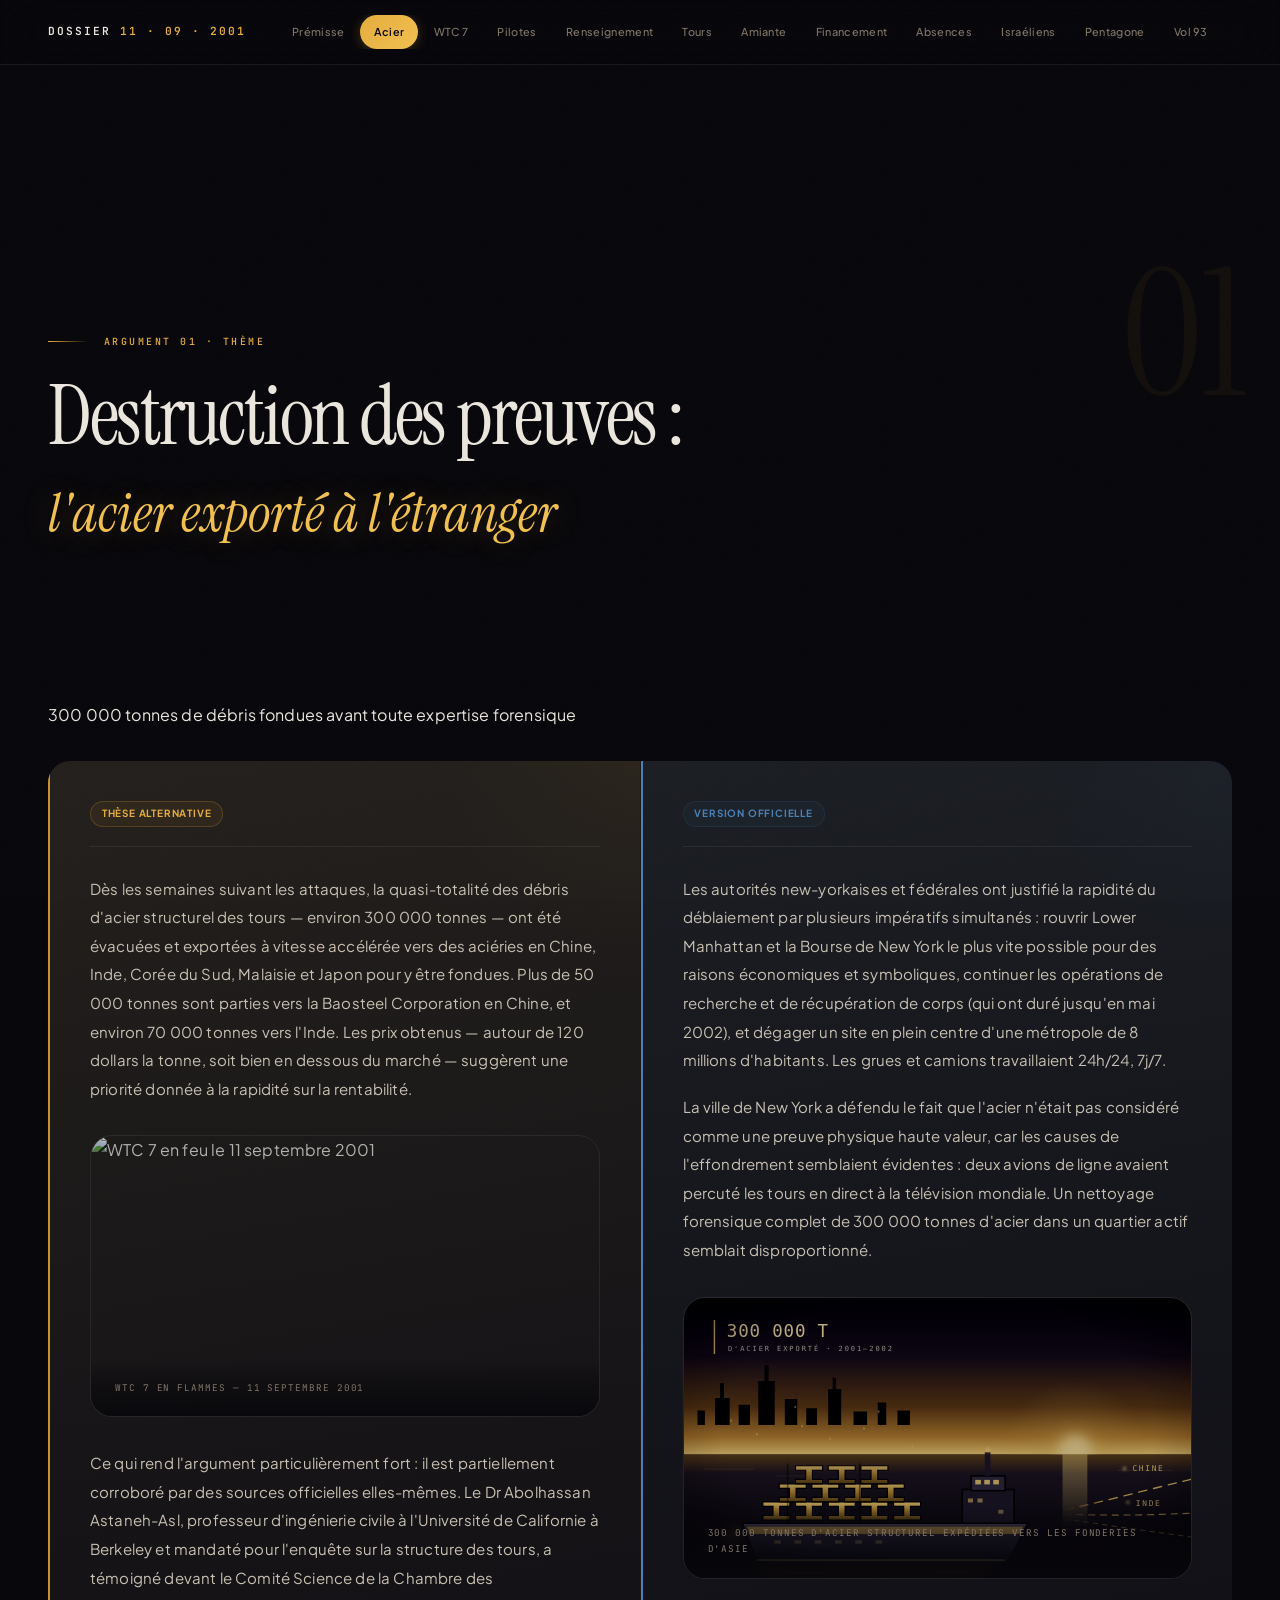
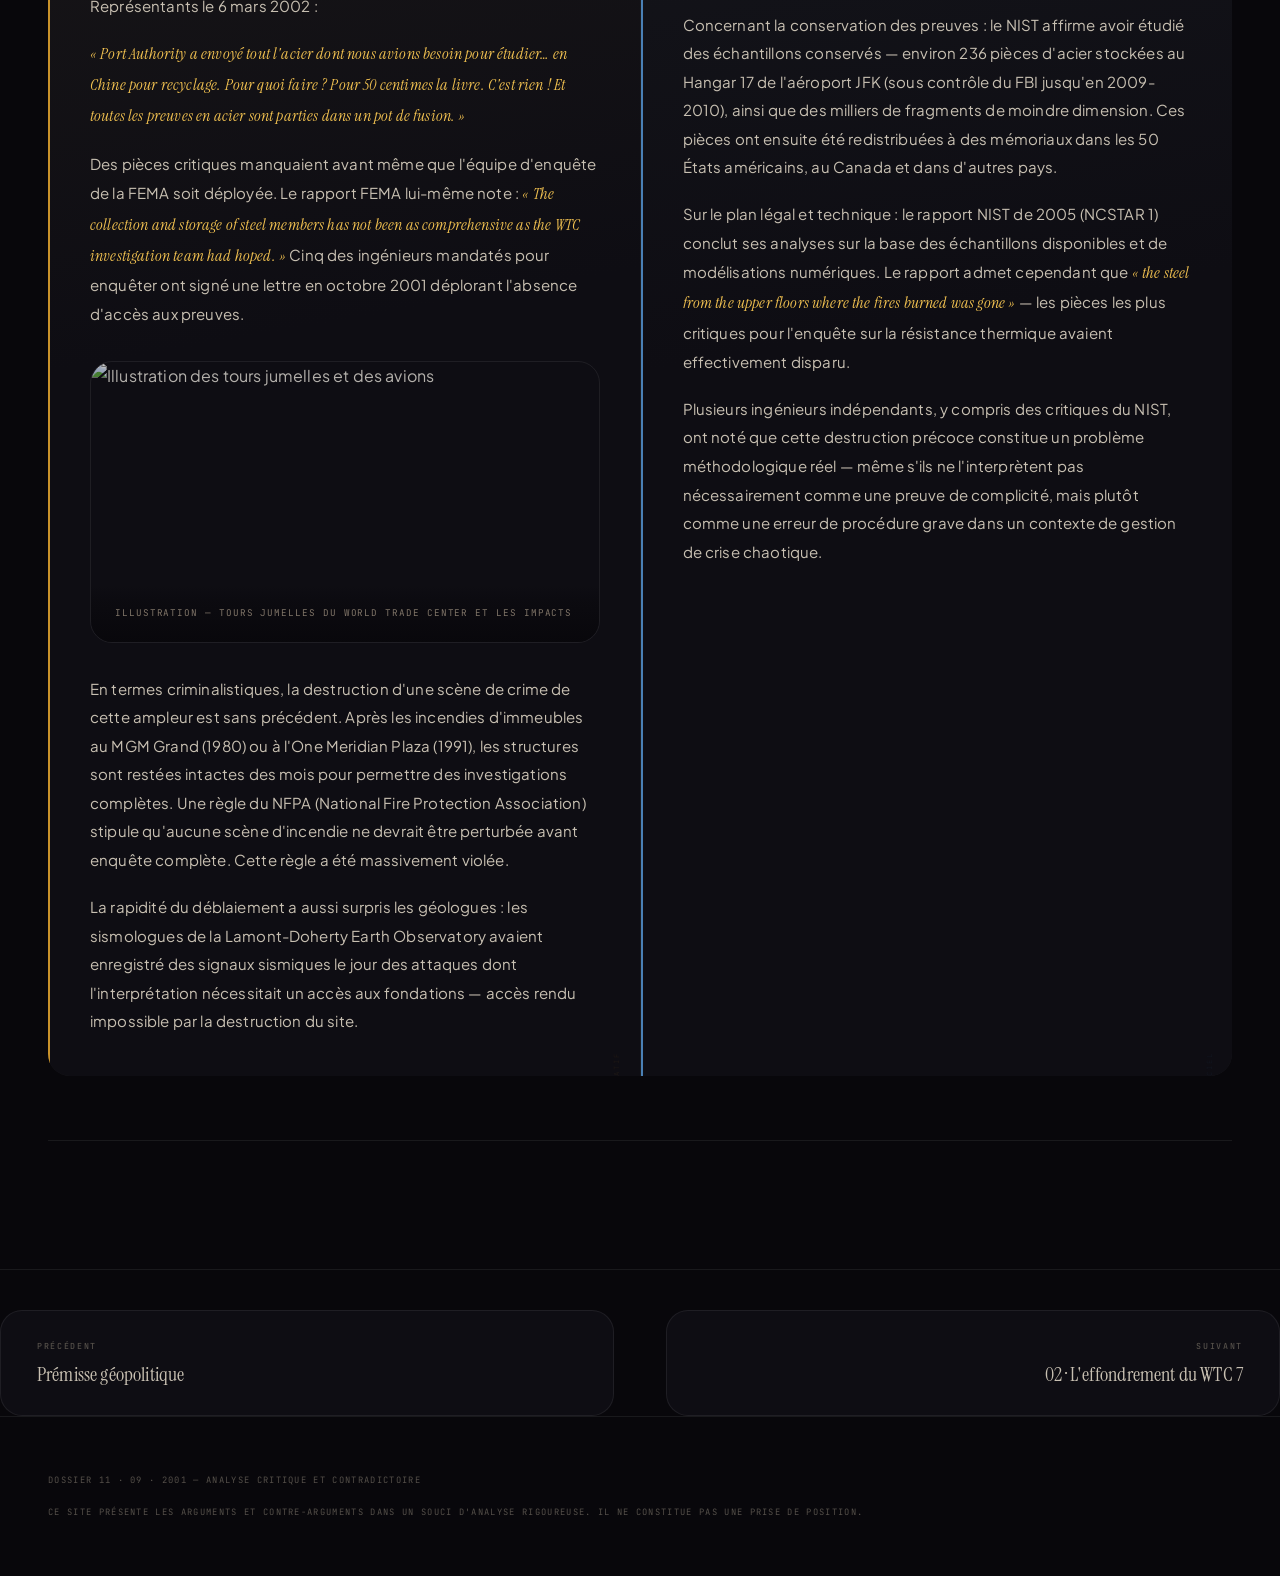
==== index.html/acier.html @ e5a1b58c "Fix image acier + couleur des étiquettes de sources - Remplace la photo distante cassée de la page «" ====
<!DOCTYPE html>
<html lang="fr">
<head>
<meta charset="UTF-8">
<meta name="viewport" content="width=device-width, initial-scale=1.0">
<title>Destruction des preuves : l'acier exporté — Dossier 11·09</title>
<link rel="stylesheet" href="style.css">
</head>
<body>
<div class="progress-bar" id="progressBar"></div>

<header>
  <div class="header-inner">
    <a href="index.html" class="site-logo">Dossier <span>11 · 09 · 2001</span></a>
    <nav>
      <a href="premisse.html">Prémisse</a>
      <a href="acier.html" class="active">Acier</a>
      <a href="wtc7.html">WTC 7</a>
      <a href="pilotes.html">Pilotes</a>
      <a href="renseignement.html">Renseignement</a>
      <a href="tours.html">Tours</a>
      <a href="amiante.html">Amiante</a>
      <a href="financement.html">Financement</a>
      <a href="absences.html">Absences</a>
      <a href="israeliens.html">Israéliens</a>
      <a href="pentagon.html">Pentagone</a>
      <a href="vol93.html">Vol 93</a>
      <a href="ecole.html">École</a>
      <a href="sources.html">Sources</a>
    </nav>
  </div>
</header>

<div class="page-hero">
  <div class="page-hero-bg" style="background-image:url('https://images.unsplash.com/photo-1558618666-fcd25c85f82e?w=1200&q=80')"></div>
  <div class="page-hero-overlay"></div>
  <div class="page-hero-num">01</div>
  <div class="page-hero-content">
    <div class="hero-eyebrow">Argument 01 · Thème</div>
    <h1>Destruction des preuves :<em>l'acier exporté à l'étranger</em></h1>
  </div>
</div>

<div class="page-content">

  <div class="argument-card">
    <div class="arg-title">
      300 000 tonnes de débris fondues avant toute expertise forensique
    </div>
    <div class="arg-body visible">
      <div class="arg-grid">
        <div class="col col-alt">
          <div class="col-header"><span class="badge badge-alt">Thèse alternative</span></div>
          <p>Dès les semaines suivant les attaques, la quasi-totalité des débris d'acier structurel des tours — environ 300 000 tonnes — ont été évacuées et exportées à vitesse accélérée vers des aciéries en Chine, Inde, Corée du Sud, Malaisie et Japon pour y être fondues. Plus de 50 000 tonnes sont parties vers la Baosteel Corporation en Chine, et environ 70 000 tonnes vers l'Inde. Les prix obtenus — autour de 120 dollars la tonne, soit bien en dessous du marché — suggèrent une priorité donnée à la rapidité sur la rentabilité.</p>

          <figure class="content-image fade-in">
            <img src="world7.webp" alt="WTC 7 en feu le 11 septembre 2001">
            <figcaption>WTC 7 en flammes — 11 septembre 2001</figcaption>
          </figure>

          <p>Ce qui rend l'argument particulièrement fort : il est partiellement corroboré par des sources officielles elles-mêmes. Le Dr Abolhassan Astaneh-Asl, professeur d'ingénierie civile à l'Université de Californie à Berkeley et mandaté pour l'enquête sur la structure des tours, a témoigné devant le Comité Science de la Chambre des Représentants le 6 mars 2002 :</p>
          <p><em>« Port Authority a envoyé tout l'acier dont nous avions besoin pour étudier… en Chine pour recyclage. Pour quoi faire ? Pour 50 centimes la livre. C'est rien ! Et toutes les preuves en acier sont parties dans un pot de fusion. »</em></p>
          <p>Des pièces critiques manquaient avant même que l'équipe d'enquête de la FEMA soit déployée. Le rapport FEMA lui-même note : <em>« The collection and storage of steel members has not been as comprehensive as the WTC investigation team had hoped. »</em> Cinq des ingénieurs mandatés pour enquêter ont signé une lettre en octobre 2001 déplorant l'absence d'accès aux preuves.</p>

          <figure class="content-image fade-in">
            <img src="avion.webp" alt="Illustration des tours jumelles et des avions">
            <figcaption>Illustration — Tours jumelles du World Trade Center et les impacts</figcaption>
          </figure>

          <p>En termes criminalistiques, la destruction d'une scène de crime de cette ampleur est sans précédent. Après les incendies d'immeubles au MGM Grand (1980) ou à l'One Meridian Plaza (1991), les structures sont restées intactes des mois pour permettre des investigations complètes. Une règle du NFPA (National Fire Protection Association) stipule qu'aucune scène d'incendie ne devrait être perturbée avant enquête complète. Cette règle a été massivement violée.</p>
          <p>La rapidité du déblaiement a aussi surpris les géologues : les sismologues de la Lamont-Doherty Earth Observatory avaient enregistré des signaux sismiques le jour des attaques dont l'interprétation nécessitait un accès aux fondations — accès rendu impossible par la destruction du site.</p>
        </div>
        <div class="col col-off">
          <div class="col-header"><span class="badge badge-off">Version officielle</span></div>
          <p>Les autorités new-yorkaises et fédérales ont justifié la rapidité du déblaiement par plusieurs impératifs simultanés : rouvrir Lower Manhattan et la Bourse de New York le plus vite possible pour des raisons économiques et symboliques, continuer les opérations de recherche et de récupération de corps (qui ont duré jusqu'en mai 2002), et dégager un site en plein centre d'une métropole de 8 millions d'habitants. Les grues et camions travaillaient 24h/24, 7j/7.</p>
          <p>La ville de New York a défendu le fait que l'acier n'était pas considéré comme une preuve physique haute valeur, car les causes de l'effondrement semblaient évidentes : deux avions de ligne avaient percuté les tours en direct à la télévision mondiale. Un nettoyage forensique complet de 300 000 tonnes d'acier dans un quartier actif semblait disproportionné.</p>

          <figure class="content-image fade-in">
            <img src="acier-export.svg" alt="Cargo chargé de poutres d'acier quittant New York vers les aciéries d'Asie">
            <figcaption>300 000 tonnes d'acier structurel expédiées vers les fonderies d'Asie</figcaption>
          </figure>

          <p>Concernant la conservation des preuves : le NIST affirme avoir étudié des échantillons conservés — environ 236 pièces d'acier stockées au Hangar 17 de l'aéroport JFK (sous contrôle du FBI jusqu'en 2009-2010), ainsi que des milliers de fragments de moindre dimension. Ces pièces ont ensuite été redistribuées à des mémoriaux dans les 50 États américains, au Canada et dans d'autres pays.</p>
          <p>Sur le plan légal et technique : le rapport NIST de 2005 (NCSTAR 1) conclut ses analyses sur la base des échantillons disponibles et de modélisations numériques. Le rapport admet cependant que <em>« the steel from the upper floors where the fires burned was gone »</em> — les pièces les plus critiques pour l'enquête sur la résistance thermique avaient effectivement disparu.</p>
          <p>Plusieurs ingénieurs indépendants, y compris des critiques du NIST, ont noté que cette destruction précoce constitue un problème méthodologique réel — même s'ils ne l'interprètent pas nécessairement comme une preuve de complicité, mais plutôt comme une erreur de procédure grave dans un contexte de gestion de crise chaotique.</p>
        </div>
      </div>
    </div>
  </div>

</div>

<div class="page-nav">
  <a href="premisse.html" class="page-nav-prev">
    <span class="page-nav-label">Précédent</span>
    <span class="page-nav-title">Prémisse géopolitique</span>
  </a>
  <a href="wtc7.html" class="page-nav-next">
    <span class="page-nav-label">Suivant</span>
    <span class="page-nav-title">02 · L'effondrement du WTC 7</span>
  </a>
</div>

<footer>
  <div class="footer-inner">
    <p>Dossier 11 · 09 · 2001 — Analyse critique et contradictoire</p>
    <p class="footer-note">Ce site présente les arguments et contre-arguments dans un souci d'analyse rigoureuse. Il ne constitue pas une prise de position.</p>
  </div>
</footer>

<script>
window.addEventListener('scroll', () => {
  const doc = document.documentElement;
  const pct = (doc.scrollTop || document.body.scrollTop) / (doc.scrollHeight - doc.clientHeight) * 100;
  document.getElementById('progressBar').style.width = pct + '%';
});
const observer = new IntersectionObserver((entries) => {
  entries.forEach((entry) => {
    if (entry.isIntersecting) { entry.target.classList.add('visible'); observer.unobserve(entry.target); }
  });
}, { threshold: 0.1 });
document.querySelectorAll('.fade-in').forEach(el => observer.observe(el));
// Toggle for accordion cards
function toggle(el) {
  const body = el.nextElementSibling;
  const isOpen = body.classList.contains('visible');
  body.classList.toggle('visible', !isOpen);
  el.classList.toggle('open', !isOpen);
}
</script>
</body>
</html>
---- index.html/style.css ----
/* ══════════════════════════════════════════════
   DOSSIER 11·09 — ULTIMATE DARK EDITION
   Premium dark with warm gold accents
   ══════════════════════════════════════════════ */

@import url('https://fonts.googleapis.com/css2?family=Instrument+Serif:ital@0;1&family=JetBrains+Mono:wght@300;400;500;600&family=Plus+Jakarta+Sans:wght@300;400;500;600;700;800&display=swap');

:root {
  --void:          #08070b;
  --surface:       #0e0d13;
  --surface2:      #15131c;
  --surface3:      #1d1a26;
  --surface-glass:  rgba(12,11,16,0.80);

  --amber:         #c9922a;
  --amber-bright:  #e5ac3e;
  --amber-hot:     #f0c050;
  --amber-pale:    rgba(201,146,42,0.08);
  --amber-border:  rgba(201,146,42,0.25);
  --amber-glow:    rgba(201,146,42,0.12);

  --blue:          #2a4d6e;
  --blue-bright:   #4a80b5;
  --blue-pale:     rgba(42,77,110,0.10);
  --blue-border:   rgba(42,77,110,0.30);

  --text:          #eae5dd;
  --text2:         #c8c0b2;
  --text3:         #807568;
  --text-muted:    #55504a;

  --gold:          #c9922a;
  --gold-light:    #e5ac3e;

  /* Alias historiques : certaines pages utilisent --ember* (sources, prémisse,
     accueil). Sans ces définitions, la couleur retombait sur le violet des
     liens visités du navigateur. */
  --ember:         #c9922a;
  --ember-bright:  #e5ac3e;
  --ember-hot:     #f0c050;
  --ember-pale:    rgba(201,146,42,0.08);
  --ember-border:  rgba(201,146,42,0.25);
  --ember-glow:    rgba(201,146,42,0.12);

  --border:        rgba(255,255,255,0.04);
  --border2:       rgba(255,255,255,0.07);
  --border3:       rgba(255,255,255,0.10);

  --radius:        14px;
  --radius-lg:     22px;
  --radius-xl:     30px;
  --radius-full:   9999px;

  --shadow-sm:     0 1px 3px rgba(0,0,0,0.4);
  --shadow:        0 8px 32px rgba(0,0,0,0.5);
  --shadow-lg:     0 20px 60px rgba(0,0,0,0.6);
  --shadow-glow:   0 0 80px rgba(201,146,42,0.06);

  --ease:          cubic-bezier(0.4, 0, 0.2, 1);
  --ease-spring:   cubic-bezier(0.34, 1.56, 0.64, 1);
  --ease-out:      cubic-bezier(0, 0, 0.2, 1);
}

* { margin:0; padding:0; box-sizing:border-box; }
html { scroll-behavior:smooth; -webkit-font-smoothing: antialiased; -moz-osx-font-smoothing: grayscale; }

body {
  background: var(--void);
  color: var(--text);
  font-family: 'Plus Jakarta Sans', -apple-system, BlinkMacSystemFont, 'Segoe UI', sans-serif;
  font-weight: 400;
  font-size: 16px;
  line-height: 1.75;
  overflow-x: hidden;
  letter-spacing: 0.01em;
}

/* ── Grain subtil ── */
body::before {
  content: '';
  position: fixed; inset: 0;
  background-image: url("data:image/svg+xml,%3Csvg xmlns='http://www.w3.org/2000/svg' width='300' height='300'%3E%3Cfilter id='n'%3E%3CfeTurbulence type='fractalNoise' baseFrequency='0.8' numOctaves='4' stitchTiles='stitch'/%3E%3C/filter%3E%3Crect width='300' height='300' filter='url(%23n)' opacity='0.03'/%3E%3C/svg%3E");
  pointer-events: none; z-index: 9999; opacity: 0.35;
  mix-blend-mode: overlay;
}

::selection {
  background: rgba(229,172,62,0.35);
  color: white;
}

/* ── Barre progression ── */
.progress-bar {
  position: fixed; top: 0; left: 0; height: 2px;
  background: linear-gradient(90deg, var(--amber), var(--amber-hot), var(--amber));
  z-index: 10000; width: 0%; transition: width 0.15s linear;
  box-shadow: 0 0 20px rgba(229,172,62,0.4);
}

/* ══════════════════════════════════════════════
   HEADER
   ══════════════════════════════════════════════ */
header {
  background: rgba(8,7,11,0.6);
  backdrop-filter: blur(24px) saturate(1.6);
  -webkit-backdrop-filter: blur(24px) saturate(1.6);
  position: sticky; top: 0; z-index: 100;
  border-bottom: 1px solid var(--border2);
}
.header-inner {
  max-width: 1400px; margin: 0 auto;
  padding: 0 clamp(1.5rem,4vw,3rem);
  display: flex; align-items: center; justify-content: space-between;
  height: 64px; gap: 2rem;
}
.site-logo {
  font-family: 'JetBrains Mono', monospace;
  font-size: 0.7rem; font-weight: 600;
  color: var(--text); letter-spacing: 0.18em;
  text-transform: uppercase; white-space: nowrap;
  text-decoration: none;
  transition: color 0.3s var(--ease);
}
.site-logo:hover { color: var(--amber-bright); }
.site-logo span { color: var(--amber-bright); }

nav { display: flex; overflow-x: auto; scrollbar-width: none; gap: 2px; }
nav::-webkit-scrollbar { display: none; }
nav a {
  color: var(--text3); text-decoration: none;
  font-family: 'Plus Jakarta Sans', sans-serif;
  font-size: 0.68rem; font-weight: 500;
  letter-spacing: 0.03em;
  padding: 0.45rem 0.85rem;
  border-radius: var(--radius-full);
  transition: all 0.3s var(--ease);
  white-space: nowrap;
}
nav a:hover {
  color: var(--text);
  background: rgba(255,255,255,0.05);
}
nav a.active {
  color: #08070b;
  background: linear-gradient(135deg, var(--amber-bright), var(--amber-hot));
  font-weight: 600;
  box-shadow: 0 2px 12px rgba(201,146,42,0.3);
}

/* ══════════════════════════════════════════════
   PAGE HERO
   ══════════════════════════════════════════════ */
.page-hero {
  position: relative; overflow: hidden;
  min-height: 60vh;
  display: flex; align-items: flex-end;
  padding: clamp(4rem,8vw,8rem) clamp(1.5rem,4vw,3rem) clamp(3rem,5vw,4rem);
}
.page-hero-bg {
  position: absolute; inset: 0;
  background-size: cover;
  background-position: center;
  filter: brightness(0.2) contrast(1.2) saturate(0.5);
  transition: transform 15s var(--ease-out);
}
.page-hero:hover .page-hero-bg { transform: scale(1.05); }
.page-hero-overlay {
  position: absolute; inset: 0;
  background: linear-gradient(to top,
    var(--void) 0%,
    rgba(8,7,11,0.65) 40%,
    rgba(8,7,11,0.3) 100%
  );
}
.page-hero-content {
  position: relative; z-index: 2;
  max-width: 1400px; width: 100%; margin: 0 auto;
}
.page-hero .hero-eyebrow,
.hero-eyebrow {
  font-family: 'JetBrains Mono', monospace;
  font-size: 0.62rem; letter-spacing: 0.25em;
  text-transform: uppercase; color: var(--amber-bright);
  margin-bottom: 1.5rem;
  display: flex; align-items: center; gap: 1rem;
  font-weight: 500;
}
.page-hero .hero-eyebrow::before,
.hero-eyebrow span[style*="height:1px"] {
  content: ''; display: block;
  width: 40px; height: 1px;
  background: linear-gradient(90deg, var(--amber-bright), transparent);
}
.page-hero h1 {
  font-family: 'Instrument Serif', Georgia, serif;
  font-size: clamp(2.8rem,6.5vw,5.5rem);
  font-weight: 400; line-height: 1.02;
  letter-spacing: -0.03em; color: var(--text);
  max-width: 800px;
}
.page-hero h1 em {
  font-style: italic;
  color: var(--amber-hot); display: block;
  font-size: 0.65em; margin-top: 0.5em;
  font-family: 'Instrument Serif', serif;
  font-weight: 400;
  text-shadow: 0 0 30px rgba(240,192,80,0.25);
  letter-spacing: 0;
}
.page-hero-num {
  font-family: 'Instrument Serif', serif;
  font-size: clamp(7rem,14vw,14rem);
  font-weight: 400; color: rgba(201,146,42,0.06);
  position: absolute; right: 2rem; top: 50%;
  transform: translateY(-50%); line-height: 1;
  pointer-events: none; user-select: none;
}

/* ══════════════════════════════════════════════
   MAIN CONTENT
   ══════════════════════════════════════════════ */
.page-content {
  max-width: 1400px; margin: 0 auto;
  padding: clamp(2.5rem,5vw,4rem) clamp(1.5rem,4vw,3rem);
}

/* ══ COLUMNS ══ */
.arg-grid {
  display: grid; grid-template-columns: 1fr 1fr;
  gap: 1px; margin: 2rem 0;
  border-radius: var(--radius-lg);
  overflow: hidden;
  background: var(--border2);
}
@media(max-width:780px) {
  .arg-grid { grid-template-columns: 1fr; }
}

.col {
  padding: 2.5rem 2.5rem;
  position: relative; overflow: hidden;
}
.col-alt {
  background: linear-gradient(170deg, rgba(201,146,42,0.06) 0%, var(--surface) 60%);
  border-left: 2px solid var(--amber);
}
.col-alt::before {
  content: ''; position: absolute; top: 0; right: 0;
  width: 200px; height: 200px;
  background: radial-gradient(circle at top right, rgba(201,146,42,0.05) 0%, transparent 70%);
  pointer-events: none;
}
.col-alt::after {
  content: 'ALTERNATIF'; position: absolute; bottom: 1.5rem; right: 1rem;
  font-family: 'JetBrains Mono', monospace; font-size: 0.45rem; letter-spacing: 0.3em;
  color: rgba(201,146,42,0.08); text-transform: uppercase;
  transform: rotate(-90deg); transform-origin: right bottom;
  white-space: nowrap; pointer-events: none; user-select: none;
}
.col-off {
  background: linear-gradient(170deg, rgba(74,128,181,0.05) 0%, var(--surface) 60%);
  border-left: 2px solid var(--blue-bright);
}
.col-off::before {
  content: ''; position: absolute; top: 0; right: 0;
  width: 200px; height: 200px;
  background: radial-gradient(circle at top right, rgba(74,128,181,0.04) 0%, transparent 70%);
  pointer-events: none;
}
.col-off::after {
  content: 'OFFICIEL'; position: absolute; bottom: 1.5rem; right: 1rem;
  font-family: 'JetBrains Mono', monospace; font-size: 0.45rem; letter-spacing: 0.3em;
  color: rgba(74,128,181,0.07); text-transform: uppercase;
  transform: rotate(-90deg); transform-origin: right bottom;
  white-space: nowrap; pointer-events: none; user-select: none;
}
.col-header {
  display: flex; align-items: center; gap: 0.75rem;
  margin-bottom: 1.75rem; padding-bottom: 1.15rem;
  border-bottom: 1px solid var(--border2);
}
.col p {
  font-size: 0.94rem; line-height: 1.9;
  color: var(--text2); margin-bottom: 1.15rem;
  font-weight: 400;
}
.col p:last-of-type { margin-bottom: 0; }
.col em {
  font-style: italic;
  color: var(--amber-hot);
  font-family: 'Instrument Serif', serif;
  font-size: 1.08em;
  letter-spacing: 0.01em;
}
.col strong { font-weight: 700; color: #fff; }
.col ul { margin: 0.75rem 0 1rem 1.25rem; }
.col ul li {
  font-size: 0.94rem; line-height: 1.85;
  color: var(--text2); margin-bottom: 0.4rem;
}

/* ══ GLOBAL ITALIC — très lisible ══ */
.gain-item p em,
.verdict-box em,
.full-section em,
blockquote em,
.disclaimer em {
  font-family: 'Instrument Serif', serif;
  color: var(--amber-hot);
  font-size: 1.08em;
  letter-spacing: 0.01em;
  font-weight: 400;
}
.verdict-box {
  color: var(--text2) !important;
}

/* ══ BADGES ══ */
.badge {
  display: inline-flex; align-items: center;
  padding: 0.35em 1.1em;
  font-family: 'Plus Jakarta Sans', sans-serif;
  font-size: 0.62rem; font-weight: 700;
  letter-spacing: 0.08em; text-transform: uppercase;
  border-radius: var(--radius-full);
}
.badge-alt {
  background: var(--amber-pale);
  color: var(--amber-bright);
  border: 1px solid var(--amber-border);
}
.badge-off {
  background: var(--blue-pale);
  color: var(--blue-bright);
  border: 1px solid var(--blue-border);
}

/* ══ ARGUMENT CARDS ══ */
.argument-card {
  border-bottom: 1px solid var(--border2);
  padding: 2rem 0;
}
.arg-title-toggle {
  font-family: 'Instrument Serif', serif;
  font-size: clamp(1.2rem,2.2vw,1.6rem);
  font-weight: 400; cursor: pointer;
  display: flex; justify-content: space-between;
  align-items: center; gap: 1.5rem;
  padding: 0.5rem 0; line-height: 1.3;
  color: var(--text); transition: color 0.3s var(--ease);
  border: none; background: none; width: 100%; text-align: left;
}
.arg-title-toggle:hover { color: var(--amber-bright); }
.toggle-btn {
  flex-shrink: 0; width: 38px; height: 38px;
  border: 1px solid var(--border3);
  background: var(--surface2);
  display: flex; align-items: center; justify-content: center;
  font-family: 'JetBrains Mono', monospace; font-size: 1.1rem;
  color: var(--text3); border-radius: var(--radius-full);
  transition: all 0.4s var(--ease-spring);
}
.arg-title-toggle:hover .toggle-btn {
  border-color: var(--amber-border);
  color: var(--amber-bright);
}
.arg-title-toggle.open .toggle-btn {
  background: linear-gradient(135deg, var(--amber), var(--amber-bright));
  color: #08070b;
  border-color: transparent; transform: rotate(45deg);
  box-shadow: 0 0 24px rgba(201,146,42,0.3);
}
.arg-body { display: none; margin-top: 1.5rem; }
.arg-body.visible { display: block; }

/* ══ CONTENT IMAGES ══ */
.content-image {
  width: 100%;
  border-radius: var(--radius-lg);
  overflow: hidden; margin: 2rem 0;
  position: relative;
  border: 1px solid var(--border2);
}
.content-image img {
  width: 100%; height: 280px;
  object-fit: cover; display: block;
  filter: brightness(0.75) contrast(1.1) saturate(0.8);
  transition: all 0.8s var(--ease);
}
.content-image:hover img {
  transform: scale(1.05);
  filter: brightness(0.9) contrast(1.05) saturate(1);
}
.content-image figcaption {
  position: absolute; bottom: 0; left: 0; right: 0;
  padding: 1.25rem 1.5rem;
  background: linear-gradient(to top, rgba(8,7,11,0.95), rgba(8,7,11,0.4) 70%, transparent);
  font-family: 'JetBrains Mono', monospace;
  font-size: 0.58rem; letter-spacing: 0.1em;
  color: var(--text3); text-transform: uppercase;
}

.content-image-full {
  width: calc(100% + 4rem);
  margin-left: -2rem;
  height: 320px;
  overflow: hidden;
  position: relative;
  margin-bottom: 2.5rem;
  border-radius: 0;
}
.content-image-full img {
  width: 100%; height: 100%;
  object-fit: cover;
  filter: brightness(0.35) contrast(1.15) saturate(0.5);
}
.content-image-full::after {
  content: '';
  position: absolute; inset: 0;
  background: linear-gradient(to bottom, transparent 40%, var(--void));
}

/* ══ SOURCES ══ */
.sources {
  margin-top: 1.5rem; padding-top: 1rem;
  border-top: 1px solid var(--border2);
}
.sources-label {
  font-family: 'JetBrains Mono', monospace;
  font-size: 0.55rem; letter-spacing: 0.2em;
  text-transform: uppercase; color: var(--text-muted); margin-bottom: 0.5rem;
}
.sources a {
  display: block; font-size: 0.75rem; color: var(--blue-bright);
  text-decoration: none; line-height: 1.7;
  font-family: 'JetBrains Mono', monospace;
  padding-left: 0.75rem; border-left: 2px solid var(--blue-border);
  margin-bottom: 0.25rem;
  transition: all 0.25s var(--ease);
  border-radius: 0 var(--radius) var(--radius) 0;
}
.sources a:hover {
  color: var(--amber-bright);
  border-left-color: var(--amber);
  background: var(--amber-pale);
  padding-left: 1rem;
}

/* ══ SECTION LABELS ══ */
.section-label {
  font-family: 'JetBrains Mono', monospace;
  font-size: 0.6rem; letter-spacing: 0.22em;
  text-transform: uppercase; color: var(--amber);
  margin-bottom: 1.75rem;
  font-weight: 500;
}

/* ══ PAGE NAV ══ */
.page-nav {
  display: flex; justify-content: space-between; align-items: stretch;
  gap: 1rem; margin-top: 4rem;
  border-top: 1px solid var(--border2);
  padding-top: 2.5rem;
}
.page-nav a {
  display: flex; flex-direction: column; gap: 0.5rem;
  text-decoration: none; padding: 1.75rem 2.25rem;
  border: 1px solid var(--border2);
  background: var(--surface);
  border-radius: var(--radius-lg);
  transition: all 0.4s var(--ease);
  flex: 1; max-width: 48%;
}
.page-nav a:hover {
  border-color: var(--amber-border);
  background: var(--surface2);
  transform: translateY(-4px);
  box-shadow: var(--shadow), 0 0 40px rgba(201,146,42,0.06);
}
.page-nav a .nav-label,
.page-nav a .page-nav-label {
  font-family: 'JetBrains Mono', monospace;
  font-size: 0.52rem; letter-spacing: 0.2em;
  text-transform: uppercase; color: var(--text-muted);
  font-weight: 500;
}
.page-nav a .nav-title,
.page-nav a .page-nav-title {
  font-family: 'Instrument Serif', serif;
  font-size: 1.25rem; font-weight: 400;
  color: var(--text2); line-height: 1.3;
}
.page-nav a:hover .nav-title,
.page-nav a:hover .page-nav-title { color: var(--amber-bright); }
.page-nav .next,
.page-nav .page-nav-next { text-align: right; margin-left: auto; }

/* ══════════════════════════════════════════════
   HOMEPAGE HERO
   ══════════════════════════════════════════════ */
.home-hero {
  position: relative; overflow: hidden;
  padding: clamp(8rem,16vw,14rem) clamp(1.5rem,4vw,3rem) clamp(6rem,12vw,10rem);
  background: var(--void);
}
.home-hero::before {
  content: '';
  position: absolute;
  right: clamp(2rem, 12vw, 14rem);
  bottom: 0; top: 0;
  width: clamp(100px, 16vw, 200px);
  background:
    linear-gradient(to top, #08070b 0%, #12101a 30%, #08070b 60%, transparent 100%) 0 0 / 46% 100% no-repeat,
    linear-gradient(to top, #08070b 0%, #12101a 25%, #08070b 55%, transparent 100%) 54% 0 / 46% 95% no-repeat;
  opacity: 0.6;
  pointer-events: none;
}
.home-hero::after {
  content: '';
  position: absolute; inset: 0;
  background:
    radial-gradient(ellipse 45% 35% at 75% 15%, rgba(201,146,42,0.06) 0%, transparent 70%),
    radial-gradient(ellipse 50% 40% at 65% 0%, rgba(201,146,42,0.04) 0%, transparent 60%),
    radial-gradient(ellipse 80% 50% at 50% 100%, rgba(8,7,11,0.9) 0%, transparent 100%);
  pointer-events: none;
}
.home-hero-inner {
  max-width: 1400px; margin: 0 auto;
  position: relative; z-index: 1;
}
.home-hero h1 {
  font-family: 'Instrument Serif', Georgia, serif;
  font-size: clamp(3.5rem,8vw,8rem);
  font-weight: 400; line-height: 0.95;
  letter-spacing: -0.035em; color: var(--text);
  max-width: 900px;
}
.home-hero h1 em {
  font-style: italic;
  color: var(--amber-hot); display: block;
  font-family: 'Instrument Serif', serif;
  font-weight: 400;
  text-shadow: 0 0 40px rgba(240,192,80,0.2);
}
.hero-rule {
  width: 60px; height: 2px;
  background: linear-gradient(90deg, var(--amber-bright), transparent);
  margin: 2.25rem 0;
  border-radius: 1px;
}
.hero-sub {
  max-width: 560px; color: var(--text3);
  font-size: 1rem; line-height: 1.85;
  font-weight: 400;
}
.disclaimer {
  margin-top: 2.5rem; padding: 1.35rem 1.85rem;
  border-left: 2px solid var(--amber);
  background: var(--amber-pale);
  border-radius: 0 var(--radius) var(--radius) 0;
  font-size: 0.88rem;
  max-width: 640px; font-style: italic; line-height: 1.8;
  color: var(--text2);
  position: relative;
}
.disclaimer::before {
  content: 'NOTE EDITORIALE'; display: block;
  font-family: 'JetBrains Mono', monospace;
  font-size: 0.52rem; letter-spacing: 0.22em;
  color: var(--amber-bright); margin-bottom: 0.6rem; font-style: normal;
  font-weight: 600;
}

/* ══════════════════════════════════════════════
   HOMEPAGE GRID — Bento
   ══════════════════════════════════════════════ */
.toc-section {
  padding: 3.5rem clamp(1.5rem,4vw,3rem) 5rem;
  max-width: 1400px; margin: 0 auto;
}
.toc-grid {
  display: grid;
  grid-template-columns: repeat(auto-fill, minmax(350px, 1fr));
  gap: 1.25rem;
}
.toc-card {
  text-decoration: none;
  border: 1px solid var(--border2);
  background: var(--surface);
  overflow: hidden;
  transition: all 0.5s var(--ease);
  display: flex; flex-direction: column;
  border-radius: var(--radius-lg);
}
.toc-card:hover {
  border-color: var(--amber-border);
  transform: translateY(-8px);
  box-shadow: var(--shadow-lg), 0 0 60px rgba(201,146,42,0.06);
}
.toc-card-img {
  height: 210px; overflow: hidden;
  position: relative;
}
.toc-card-img img {
  width: 100%; height: 100%;
  object-fit: cover;
  filter: brightness(0.3) contrast(1.15) saturate(0.5);
  transition: all 0.8s var(--ease);
}
.toc-card:hover .toc-card-img img {
  filter: brightness(0.5) contrast(1.08) saturate(0.8);
  transform: scale(1.1);
}
.toc-card-img .toc-num {
  position: absolute; bottom: 0.85rem; left: 1.15rem;
  font-family: 'JetBrains Mono', monospace;
  font-size: 0.58rem; color: var(--amber-bright);
  letter-spacing: 0.12em; font-weight: 600;
  background: rgba(8,7,11,0.85);
  backdrop-filter: blur(10px);
  padding: 0.35em 0.9em;
  border-radius: var(--radius-full);
  border: 1px solid var(--amber-border);
}
.toc-card-body {
  padding: 1.75rem 1.85rem;
  flex: 1; display: flex; flex-direction: column;
}
.toc-card-title {
  font-family: 'Instrument Serif', serif;
  font-size: 1.35rem; font-weight: 400;
  color: var(--text); line-height: 1.2;
  margin-bottom: 0.65rem;
  transition: color 0.3s var(--ease);
}
.toc-card:hover .toc-card-title { color: var(--amber-bright); }
.toc-card-desc {
  font-size: 0.84rem; color: var(--text3);
  line-height: 1.7; flex: 1;
}
.toc-card-arrow {
  margin-top: 1.4rem;
  font-family: 'Plus Jakarta Sans', sans-serif;
  font-size: 0.68rem; font-weight: 700;
  letter-spacing: 0.05em;
  color: var(--text-muted);
  transition: all 0.3s var(--ease);
  display: flex; align-items: center; gap: 0.5rem;
}
.toc-card:hover .toc-card-arrow {
  color: var(--amber-bright);
  gap: 1rem;
}

/* ══ PREMISSE CARD (homepage) ══ */
.premisse-card {
  grid-column: 1 / -1;
  border: 1px solid var(--amber-border);
  background: var(--surface);
  text-decoration: none;
  display: grid; grid-template-columns: 1fr 1fr;
  overflow: hidden;
  transition: all 0.5s var(--ease);
  min-height: 300px;
  border-radius: var(--radius-xl);
}
@media(max-width:780px) { .premisse-card { grid-template-columns: 1fr; } }
.premisse-card:hover {
  border-color: var(--amber);
  box-shadow: var(--shadow-lg), 0 0 100px rgba(201,146,42,0.08);
  transform: translateY(-8px);
}
.premisse-side {
  padding: 3.5rem 3.5rem;
  display: flex; flex-direction: column; justify-content: center;
  position: relative; overflow: hidden;
}
.premisse-side-dark {
  background: linear-gradient(160deg, rgba(201,146,42,0.06), var(--surface));
}
.premisse-side-blue {
  background: linear-gradient(160deg, rgba(74,128,181,0.05), var(--surface));
  border-left: 1px solid var(--border2);
}
.premisse-label {
  font-family: 'JetBrains Mono', monospace;
  font-size: 0.55rem; letter-spacing: 0.2em;
  text-transform: uppercase; margin-bottom: 0.85rem;
  font-weight: 600;
}
.premisse-side-dark .premisse-label { color: var(--amber-bright); }
.premisse-side-blue .premisse-label { color: var(--blue-bright); }
.premisse-title {
  font-family: 'Instrument Serif', serif;
  font-size: 1.8rem; font-weight: 400;
  color: var(--text); line-height: 1.15;
  margin-bottom: 0.85rem;
}
.premisse-desc {
  font-size: 0.86rem; color: var(--text3); line-height: 1.8;
}

/* ══ LEGEND ══ */
.legend {
  background: var(--surface);
  border-bottom: 1px solid var(--border2);
  padding: 1.35rem clamp(1.5rem,4vw,3rem);
}
.legend-inner {
  max-width: 1400px; margin: 0 auto;
  display: flex; gap: 2rem; flex-wrap: wrap; align-items: center;
}
.legend-item {
  display: flex; align-items: center; gap: 0.75rem;
  font-family: 'Plus Jakarta Sans', sans-serif;
  font-size: 0.72rem;
  color: var(--text3);
}

/* ══════════════════════════════════════════════
   FOOTER
   ══════════════════════════════════════════════ */
footer {
  background: var(--void);
  padding: 3.5rem clamp(1.5rem,4vw,3rem);
  border-top: 1px solid var(--border2);
}
.footer-inner {
  max-width: 1400px; margin: 0 auto;
  display: flex; justify-content: space-between;
  align-items: center; flex-wrap: wrap; gap: 1rem;
}
footer p {
  font-family: 'JetBrains Mono', monospace;
  font-size: 0.55rem; letter-spacing: 0.15em;
  color: var(--text-muted); text-transform: uppercase;
}

/* ══════════════════════════════════════════════
   ANIMATIONS
   ══════════════════════════════════════════════ */
.fade-in {
  opacity: 0; transform: translateY(28px);
  transition: opacity 0.8s var(--ease), transform 0.8s var(--ease);
}
.fade-in.visible {
  opacity: 1; transform: translateY(0);
}

.toc-card:nth-child(1) { transition-delay: 0s; }
.toc-card:nth-child(2) { transition-delay: 0.06s; }
.toc-card:nth-child(3) { transition-delay: 0.12s; }
.toc-card:nth-child(4) { transition-delay: 0.18s; }
.toc-card:nth-child(5) { transition-delay: 0.24s; }
.toc-card:nth-child(6) { transition-delay: 0.3s; }
.toc-card:nth-child(7) { transition-delay: 0.36s; }
.toc-card:nth-child(8) { transition-delay: 0.42s; }
.toc-card:nth-child(9) { transition-delay: 0.48s; }
.toc-card:nth-child(10) { transition-delay: 0.54s; }
.toc-card:nth-child(11) { transition-delay: 0.6s; }
.toc-card:nth-child(12) { transition-delay: 0.66s; }

/* ══════════════════════════════════════════════
   PREMISSE PAGE
   ══════════════════════════════════════════════ */
.premisse-hero {
  min-height: 100vh;
  display: flex;
  position: relative;
}
.premisse-panel {
  flex: 1;
  position: relative;
  overflow: hidden;
  cursor: pointer;
  transition: flex 0.9s var(--ease);
  display: flex;
  align-items: center;
  justify-content: center;
  min-height: 100vh;
}
.premisse-panel:hover { flex: 2; }
.premisse-panel-bg {
  position: absolute; inset: 0;
  background-size: cover;
  background-position: center;
  transition: transform 1.5s var(--ease), filter 1s var(--ease);
}
.premisse-panel:hover .premisse-panel-bg {
  transform: scale(1.1);
}
.premisse-panel-overlay {
  position: absolute; inset: 0;
  transition: all 0.8s var(--ease);
}
.panel-mordor .premisse-panel-overlay {
  background: linear-gradient(160deg, rgba(140,40,0,0.6), rgba(8,7,11,0.88));
}
.panel-mordor:hover .premisse-panel-overlay {
  background: linear-gradient(160deg, rgba(140,40,0,0.35), rgba(8,7,11,0.6));
}
.panel-democracy .premisse-panel-overlay {
  background: linear-gradient(160deg, rgba(20,50,110,0.6), rgba(8,7,11,0.88));
}
.panel-democracy:hover .premisse-panel-overlay {
  background: linear-gradient(160deg, rgba(20,50,110,0.35), rgba(8,7,11,0.6));
}
.premisse-panel-content {
  position: relative; z-index: 2;
  padding: 3rem;
  max-width: 550px;
  text-align: center;
}
.premisse-panel-icon {
  font-size: 2.5rem;
  margin-bottom: 1.5rem;
  opacity: 0.8;
}
.premisse-panel-title {
  font-family: 'Instrument Serif', serif;
  font-size: clamp(2rem,3.5vw,3.5rem);
  font-weight: 400;
  color: var(--text);
  line-height: 1.08;
  margin-bottom: 1rem;
}
.premisse-panel-subtitle {
  font-family: 'JetBrains Mono', monospace;
  font-size: 0.58rem;
  letter-spacing: 0.25em;
  text-transform: uppercase;
  margin-bottom: 1.5rem;
  font-weight: 600;
}
.panel-mordor .premisse-panel-subtitle { color: var(--amber-bright); }
.panel-democracy .premisse-panel-subtitle { color: var(--blue-bright); }
.premisse-panel-desc {
  font-size: 0.95rem;
  color: var(--text2);
  line-height: 1.85;
  opacity: 0;
  transform: translateY(15px);
  transition: all 0.6s var(--ease) 0.15s;
}
.premisse-panel:hover .premisse-panel-desc {
  opacity: 1;
  transform: translateY(0);
}
.premisse-divider {
  position: absolute;
  left: 50%; top: 0; bottom: 0;
  width: 1px; z-index: 10;
  background: linear-gradient(to bottom, transparent, var(--amber), var(--amber-hot), var(--amber), transparent);
  transform: translateX(-50%);
  pointer-events: none;
}
.premisse-divider-label {
  position: absolute;
  left: 50%; top: 50%;
  transform: translate(-50%, -50%);
  z-index: 11;
  background: var(--void);
  border: 1px solid var(--amber-border);
  padding: 0.65rem 1.35rem;
  font-family: 'Plus Jakarta Sans', sans-serif;
  font-size: 0.68rem; font-weight: 800;
  letter-spacing: 0.18em;
  text-transform: uppercase;
  color: var(--amber-bright);
  white-space: nowrap;
  pointer-events: none;
  border-radius: var(--radius-full);
  box-shadow: 0 0 50px rgba(201,146,42,0.2);
}

/* ══ PREMISSE DETAILS ══ */
.premisse-details {
  max-width: 1400px; margin: 0 auto;
  padding: clamp(3rem,6vw,5rem) clamp(1.5rem,4vw,3rem);
}
.premisse-block {
  margin-bottom: 4rem;
  padding-bottom: 4rem;
  border-bottom: 1px solid var(--border2);
}
.premisse-block:last-child { border-bottom: none; }
.premisse-block-header {
  display: flex; align-items: center; gap: 1.5rem;
  margin-bottom: 2rem;
}
.premisse-block-icon {
  width: 50px; height: 50px;
  border-radius: var(--radius);
  display: flex; align-items: center; justify-content: center;
  font-size: 1.5rem; flex-shrink: 0;
}
.icon-ember { background: var(--amber-pale); border: 1px solid var(--amber-border); }
.icon-steel { background: var(--blue-pale); border: 1px solid var(--blue-border); }

/* ══════════════════════════════════════════════
   RESPONSIVE
   ══════════════════════════════════════════════ */
@media(max-width:780px) {
  nav { display: none; }
  .page-hero-num { display: none; }
  .premisse-hero { flex-direction: column; }
  .premisse-panel { min-height: 50vh; }
  .premisse-divider {
    left: 0; right: 0; top: 50%;
    width: 100%; height: 1px;
    background: linear-gradient(to right, transparent, var(--amber), var(--amber-hot), var(--amber), transparent);
    transform: translateY(-50%);
  }
  .premisse-divider-label { top: 50%; }
  .page-nav { flex-direction: column; }
  .page-nav a { max-width: 100%; }
  .premisse-card { grid-template-columns: 1fr; }
  .toc-grid { grid-template-columns: 1fr; }
  .col { padding: 1.75rem 1.5rem; }
  body { font-size: 15px; }
}

@media(max-width:480px) {
  .home-hero h1 { font-size: 2.8rem; }
  .page-hero h1 { font-size: 2.2rem; }
  .premisse-panel-title { font-size: 1.8rem; }
}

/* ══ Scrollbar ══ */
::-webkit-scrollbar { width: 5px; }
::-webkit-scrollbar-track { background: var(--void); }
::-webkit-scrollbar-thumb {
  background: var(--surface3);
  border-radius: 3px;
}
::-webkit-scrollbar-thumb:hover { background: var(--text-muted); }
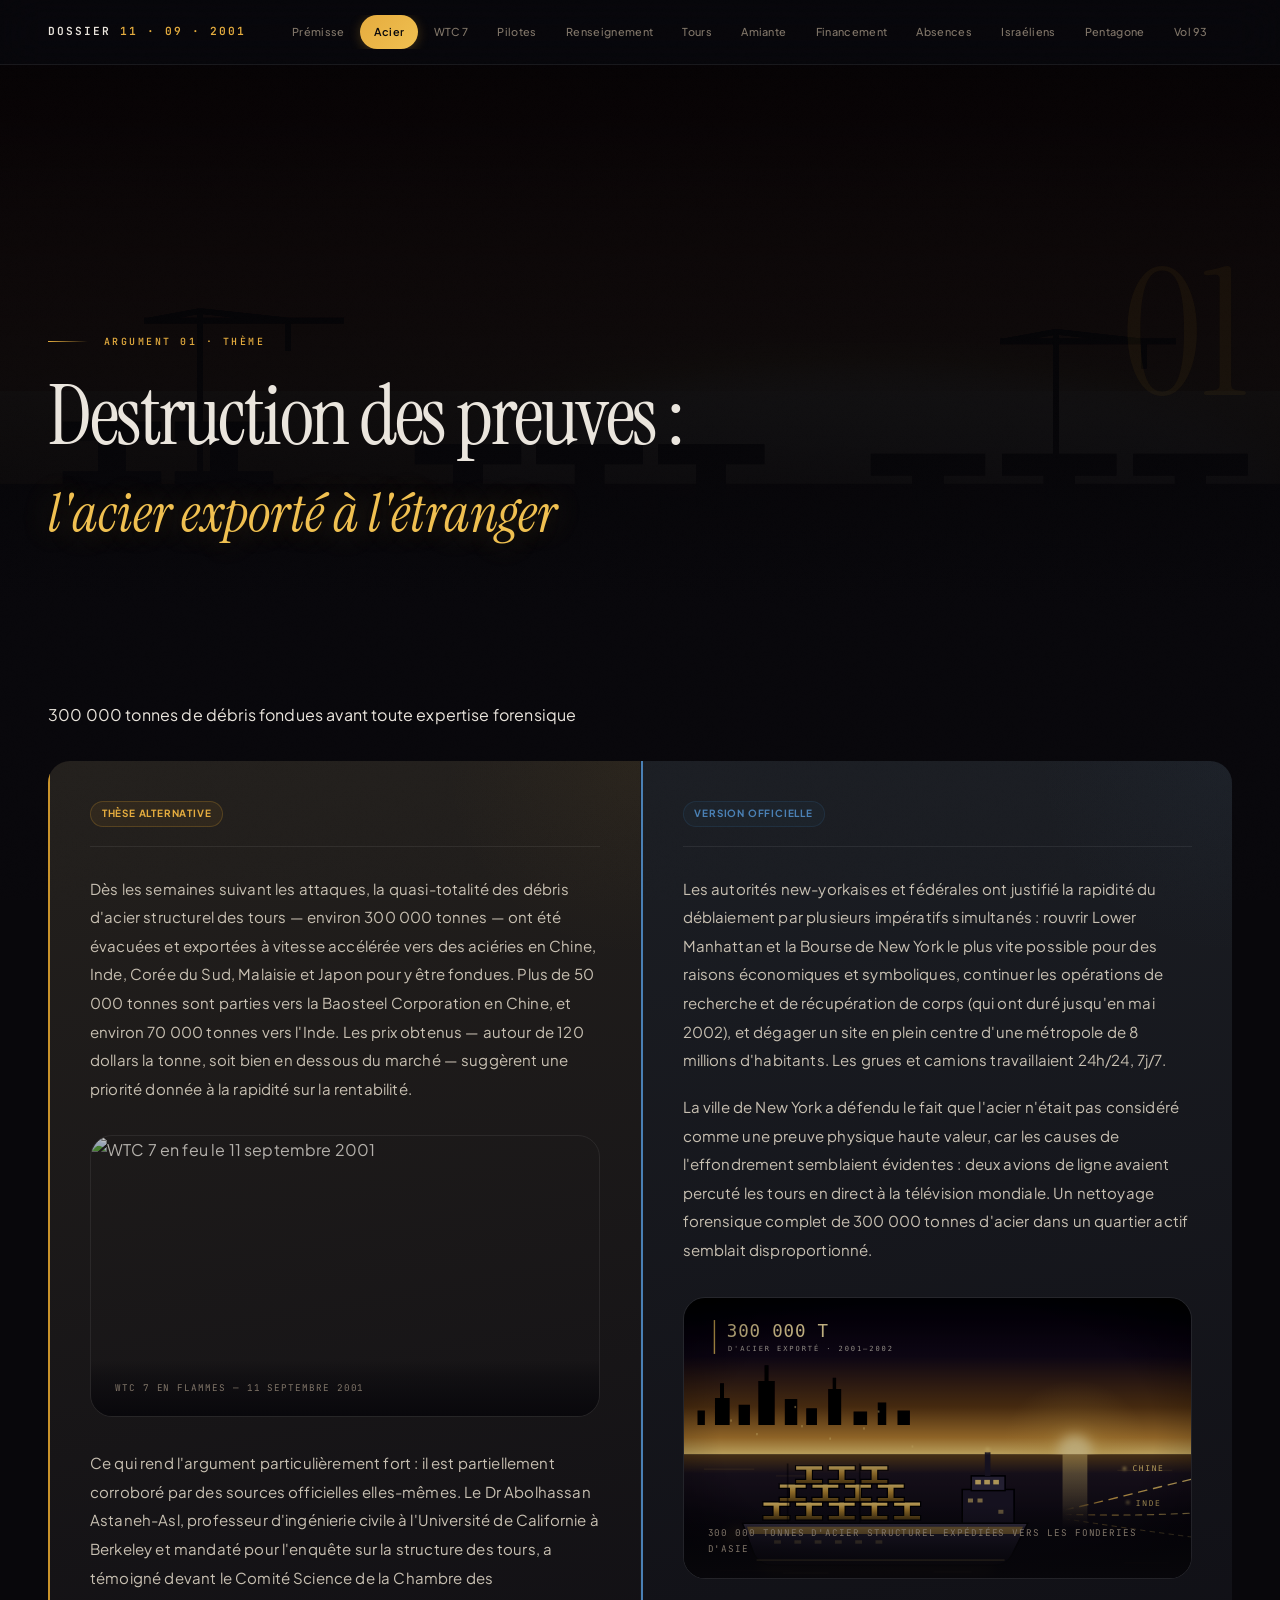
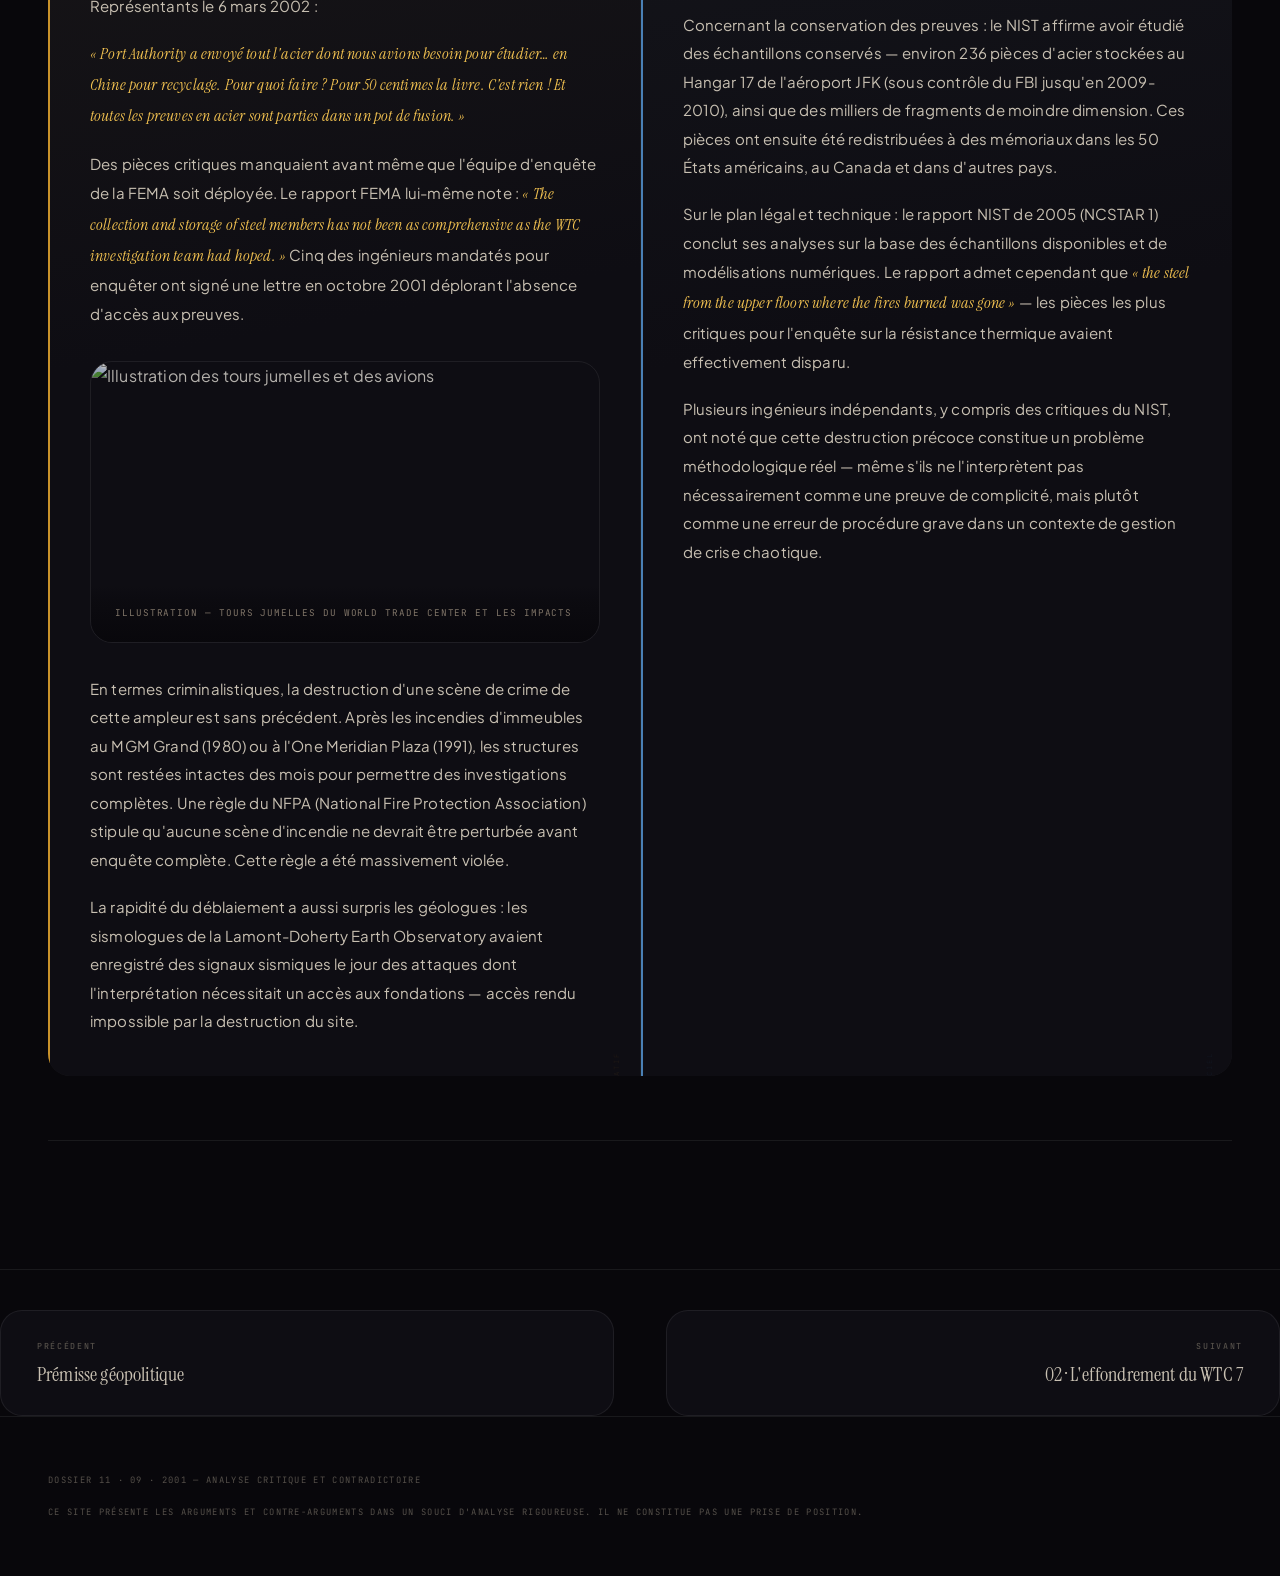
==== commit 86acfa98: "Page Acier : images intégrées au HTML (data-URI) Plus aucune requête externe ni fichier séparé pour " ====
--- a/index.html/acier.html
+++ b/index.html/acier.html
@@ -4,7 +4,7 @@
 <meta charset="UTF-8">
 <meta name="viewport" content="width=device-width, initial-scale=1.0">
 <title>Destruction des preuves : l'acier exporté — Dossier 11·09</title>
-<link rel="stylesheet" href="style.css">
+<link rel="stylesheet" href="style.css?v=2">
 </head>
 <body>
 <div class="progress-bar" id="progressBar"></div>
@@ -32,7 +32,7 @@
 </header>
 
 <div class="page-hero">
-  <div class="page-hero-bg" style="background-image:url('https://images.unsplash.com/photo-1558618666-fcd25c85f82e?w=1200&q=80')"></div>
+  <div class="page-hero-bg" style="background-image:url('[data-uri]')"></div>
   <div class="page-hero-overlay"></div>
   <div class="page-hero-num">01</div>
   <div class="page-hero-content">
@@ -76,7 +76,7 @@
           <p>La ville de New York a défendu le fait que l'acier n'était pas considéré comme une preuve physique haute valeur, car les causes de l'effondrement semblaient évidentes : deux avions de ligne avaient percuté les tours en direct à la télévision mondiale. Un nettoyage forensique complet de 300 000 tonnes d'acier dans un quartier actif semblait disproportionné.</p>
 
           <figure class="content-image fade-in">
-            <img src="acier-export.svg" alt="Cargo chargé de poutres d'acier quittant New York vers les aciéries d'Asie">
+            <img src="[data-uri]" alt="Cargo chargé de poutres d'acier quittant New York vers les aciéries d'Asie">
             <figcaption>300 000 tonnes d'acier structurel expédiées vers les fonderies d'Asie</figcaption>
           </figure>
 
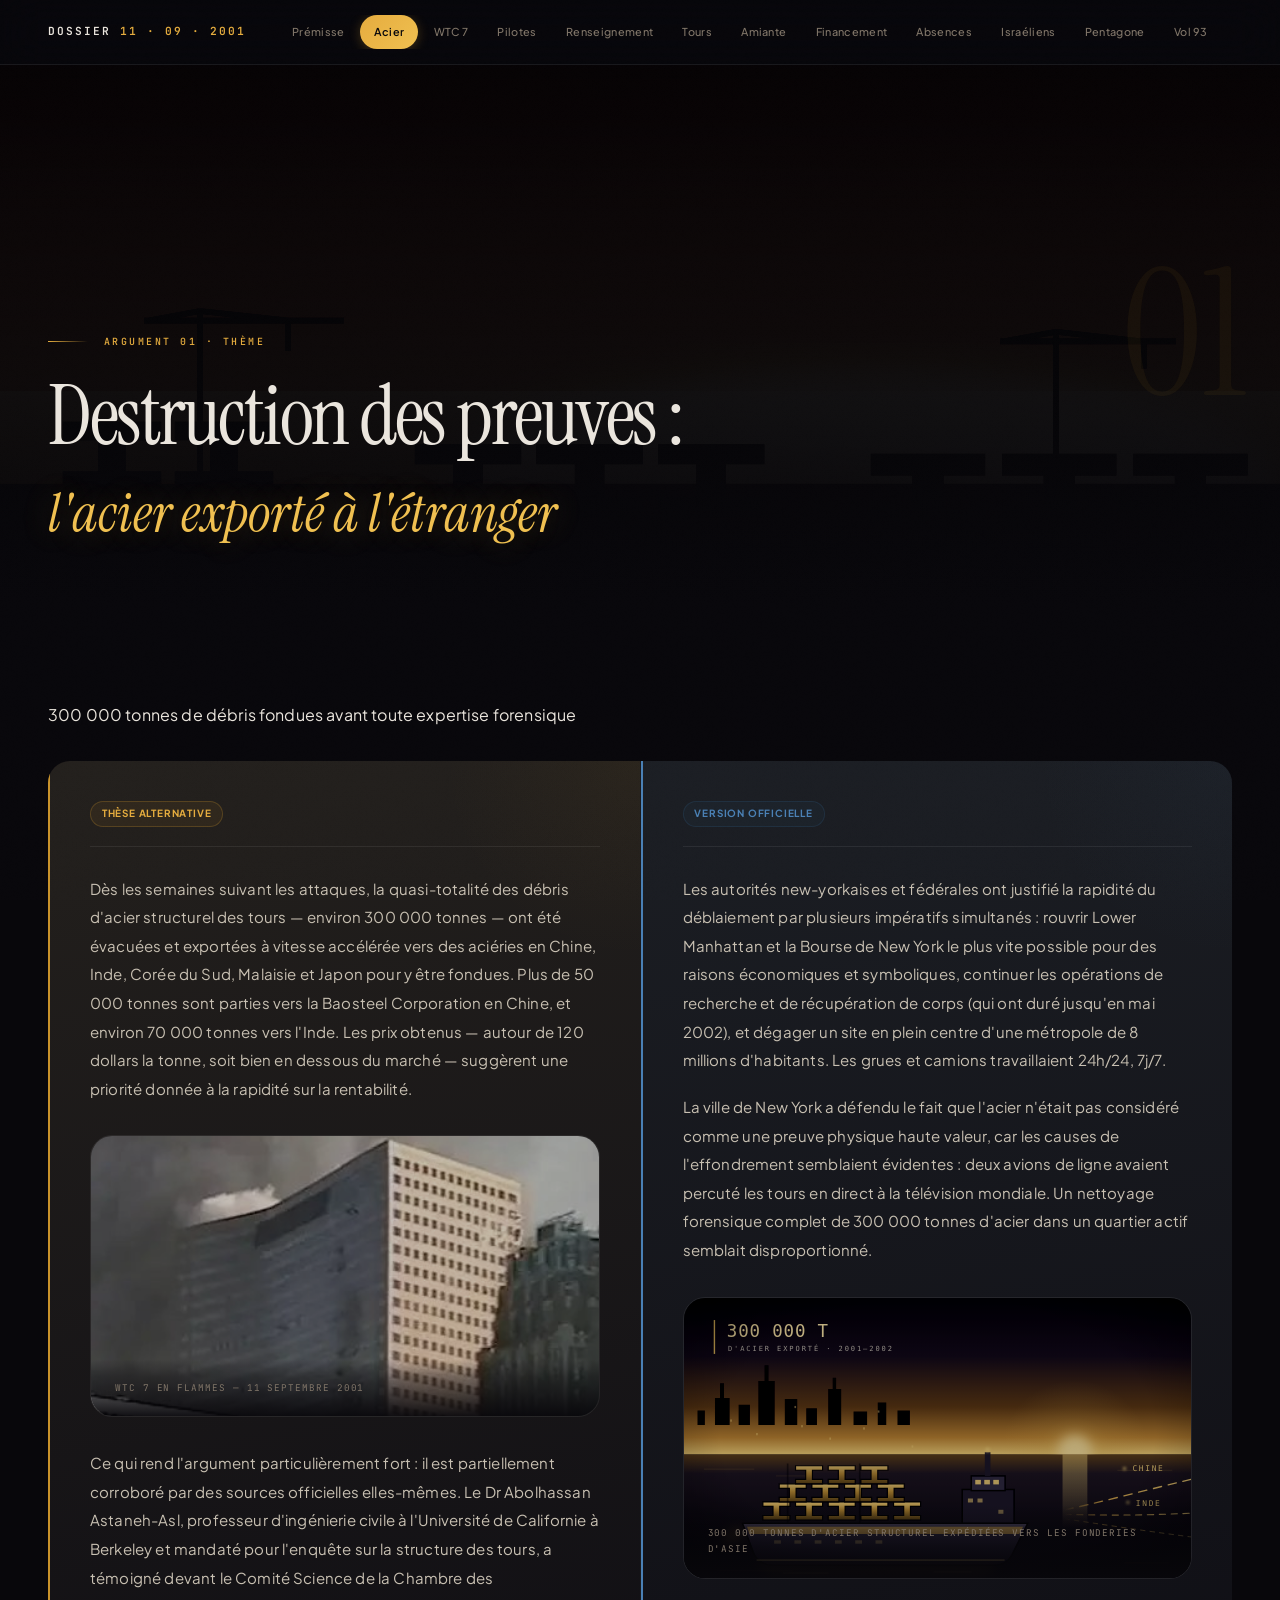
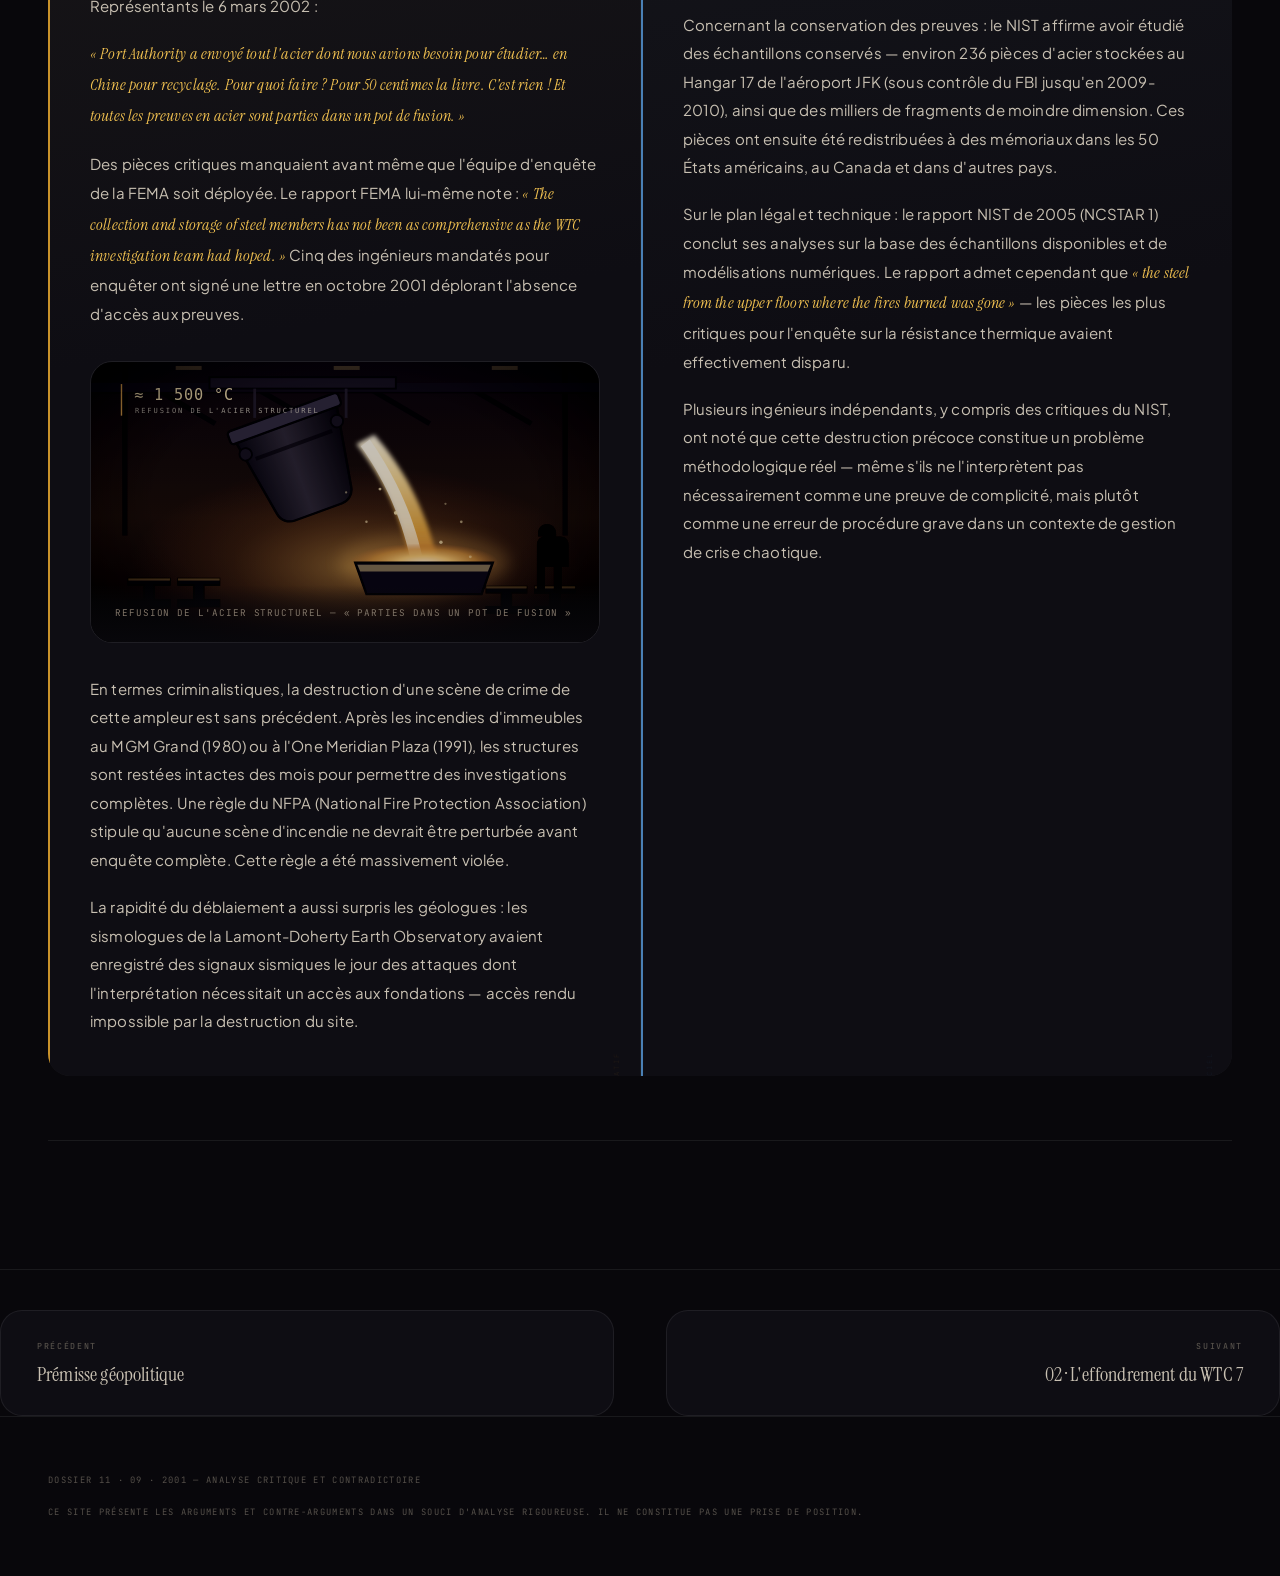
==== commit d2c6348e: "Page Acier : les deux images de la colonne intégrées et remises au thème - Image 1 (WTC 7 en flammes" ====
--- a/index.html/acier.html
+++ b/index.html/acier.html
@@ -54,7 +54,7 @@
           <p>Dès les semaines suivant les attaques, la quasi-totalité des débris d'acier structurel des tours — environ 300 000 tonnes — ont été évacuées et exportées à vitesse accélérée vers des aciéries en Chine, Inde, Corée du Sud, Malaisie et Japon pour y être fondues. Plus de 50 000 tonnes sont parties vers la Baosteel Corporation en Chine, et environ 70 000 tonnes vers l'Inde. Les prix obtenus — autour de 120 dollars la tonne, soit bien en dessous du marché — suggèrent une priorité donnée à la rapidité sur la rentabilité.</p>
 
           <figure class="content-image fade-in">
-            <img src="world7.webp" alt="WTC 7 en feu le 11 septembre 2001">
+            <img src="[data-uri]" alt="WTC 7 en feu le 11 septembre 2001">
             <figcaption>WTC 7 en flammes — 11 septembre 2001</figcaption>
           </figure>
 
@@ -63,8 +63,8 @@
           <p>Des pièces critiques manquaient avant même que l'équipe d'enquête de la FEMA soit déployée. Le rapport FEMA lui-même note : <em>« The collection and storage of steel members has not been as comprehensive as the WTC investigation team had hoped. »</em> Cinq des ingénieurs mandatés pour enquêter ont signé une lettre en octobre 2001 déplorant l'absence d'accès aux preuves.</p>
 
           <figure class="content-image fade-in">
-            <img src="avion.webp" alt="Illustration des tours jumelles et des avions">
-            <figcaption>Illustration — Tours jumelles du World Trade Center et les impacts</figcaption>
+            <img src="[data-uri]" alt="Poche de coulée déversant de l'acier en fusion dans un moule, en aciérie">
+            <figcaption>Refusion de l'acier structurel — « parties dans un pot de fusion »</figcaption>
           </figure>
 
           <p>En termes criminalistiques, la destruction d'une scène de crime de cette ampleur est sans précédent. Après les incendies d'immeubles au MGM Grand (1980) ou à l'One Meridian Plaza (1991), les structures sont restées intactes des mois pour permettre des investigations complètes. Une règle du NFPA (National Fire Protection Association) stipule qu'aucune scène d'incendie ne devrait être perturbée avant enquête complète. Cette règle a été massivement violée.</p>
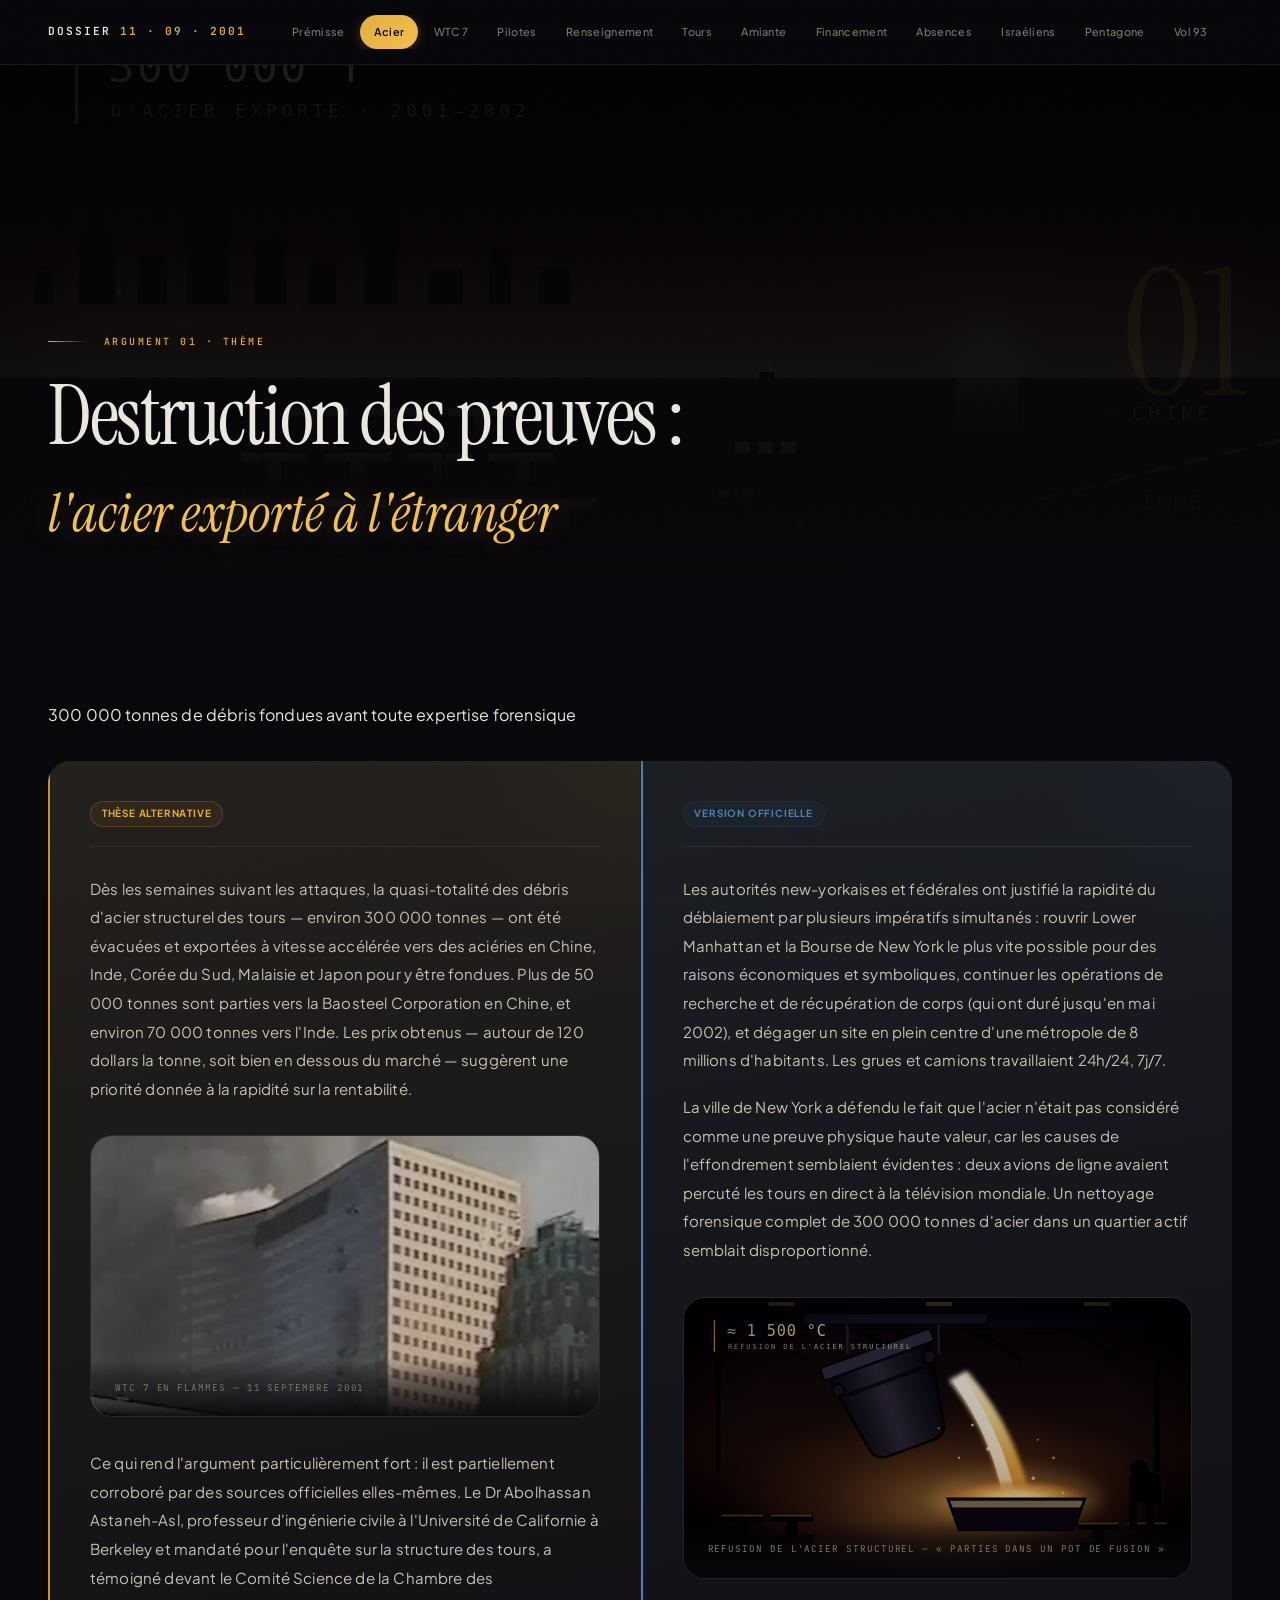
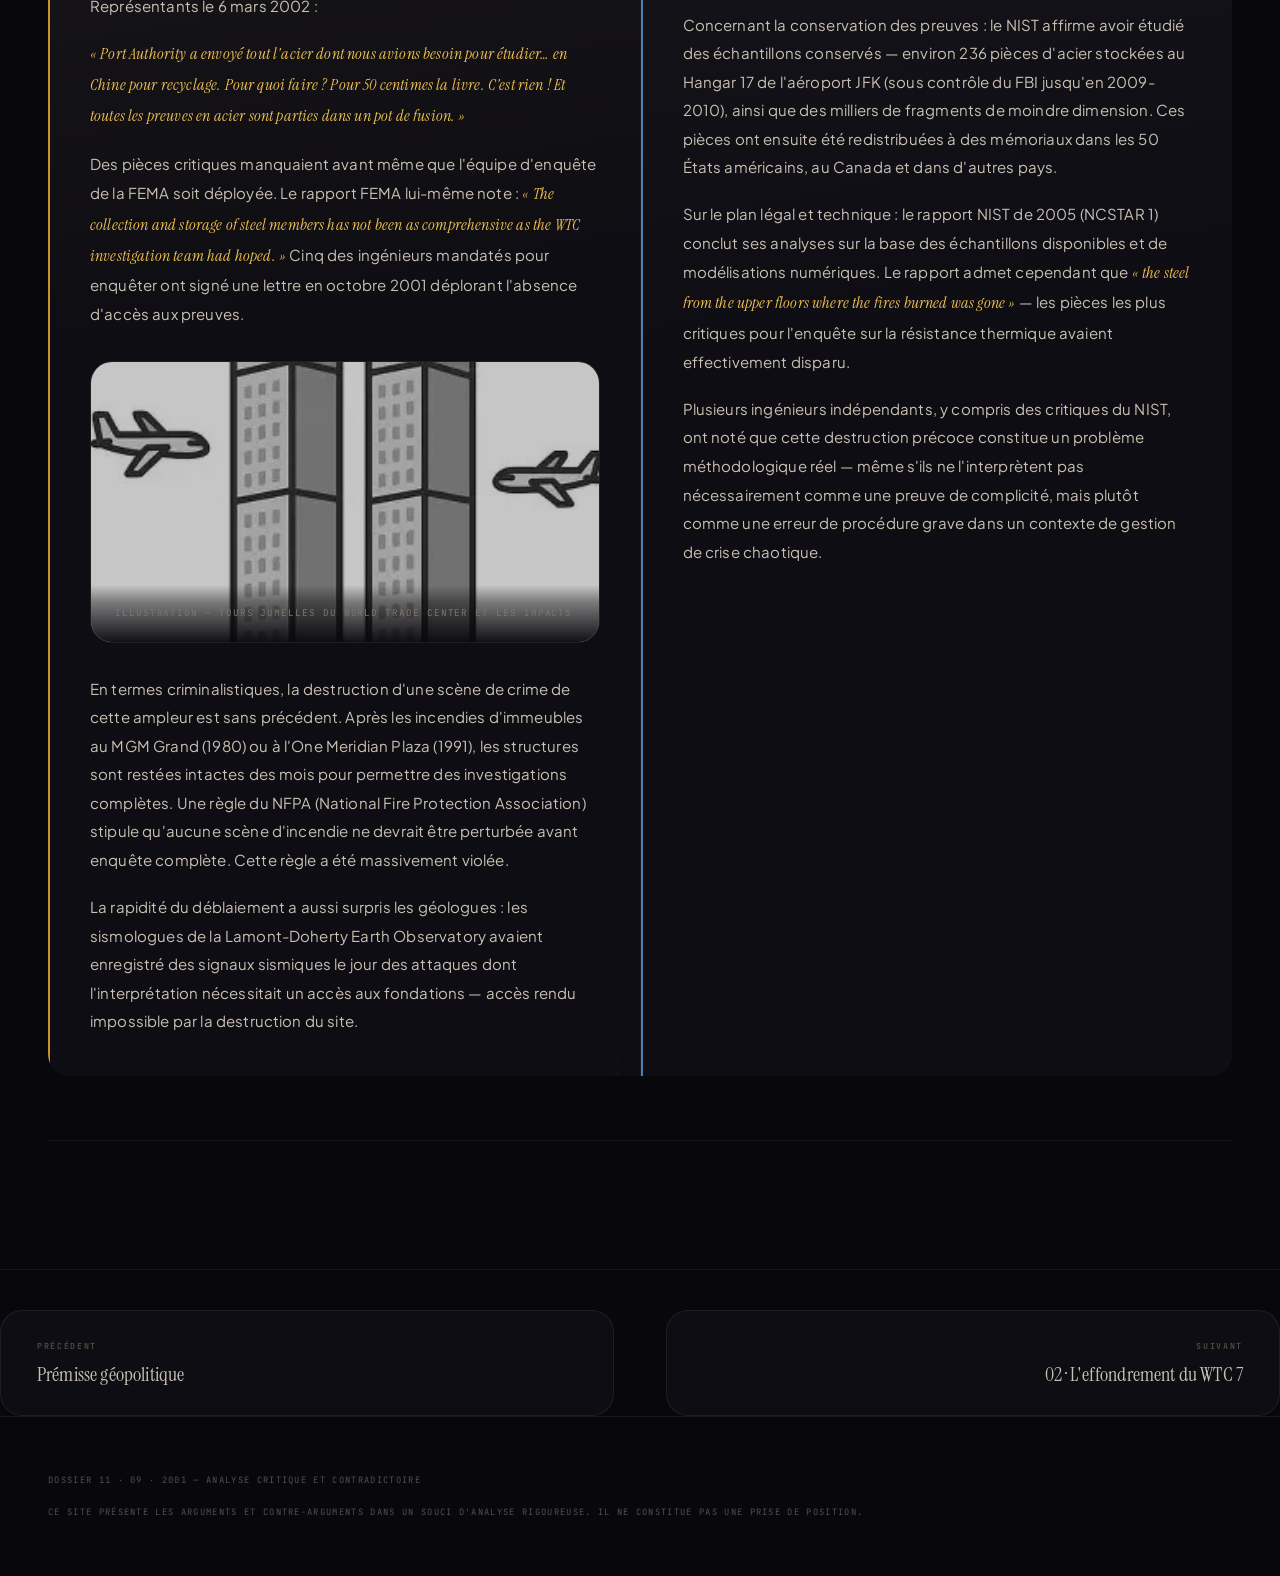
==== commit c5143e28: "Section 1 : image sur la carte d'accueil, et vos images d'origine rétablies - La carte « 01 · Destru" ====
--- a/index.html/acier.html
+++ b/index.html/acier.html
@@ -32,7 +32,7 @@
 </header>
 
 <div class="page-hero">
-  <div class="page-hero-bg" style="background-image:url('[data-uri]')"></div>
+  <div class="page-hero-bg" style="background-image:url('[data-uri]')"></div>
   <div class="page-hero-overlay"></div>
   <div class="page-hero-num">01</div>
   <div class="page-hero-content">
@@ -63,8 +63,8 @@
           <p>Des pièces critiques manquaient avant même que l'équipe d'enquête de la FEMA soit déployée. Le rapport FEMA lui-même note : <em>« The collection and storage of steel members has not been as comprehensive as the WTC investigation team had hoped. »</em> Cinq des ingénieurs mandatés pour enquêter ont signé une lettre en octobre 2001 déplorant l'absence d'accès aux preuves.</p>
 
           <figure class="content-image fade-in">
-            <img src="[data-uri]" alt="Poche de coulée déversant de l'acier en fusion dans un moule, en aciérie">
-            <figcaption>Refusion de l'acier structurel — « parties dans un pot de fusion »</figcaption>
+            <img src="[data-uri]" alt="Illustration des tours jumelles et des avions">
+            <figcaption>Illustration — Tours jumelles du World Trade Center et les impacts</figcaption>
           </figure>
 
           <p>En termes criminalistiques, la destruction d'une scène de crime de cette ampleur est sans précédent. Après les incendies d'immeubles au MGM Grand (1980) ou à l'One Meridian Plaza (1991), les structures sont restées intactes des mois pour permettre des investigations complètes. Une règle du NFPA (National Fire Protection Association) stipule qu'aucune scène d'incendie ne devrait être perturbée avant enquête complète. Cette règle a été massivement violée.</p>
@@ -76,8 +76,8 @@
           <p>La ville de New York a défendu le fait que l'acier n'était pas considéré comme une preuve physique haute valeur, car les causes de l'effondrement semblaient évidentes : deux avions de ligne avaient percuté les tours en direct à la télévision mondiale. Un nettoyage forensique complet de 300 000 tonnes d'acier dans un quartier actif semblait disproportionné.</p>
 
           <figure class="content-image fade-in">
-            <img src="[data-uri]" alt="Cargo chargé de poutres d'acier quittant New York vers les aciéries d'Asie">
-            <figcaption>300 000 tonnes d'acier structurel expédiées vers les fonderies d'Asie</figcaption>
+            <img src="[data-uri]" alt="Poche de coulée déversant de l'acier en fusion dans un moule, en aciérie">
+            <figcaption>Refusion de l'acier structurel — « parties dans un pot de fusion »</figcaption>
           </figure>
 
           <p>Concernant la conservation des preuves : le NIST affirme avoir étudié des échantillons conservés — environ 236 pièces d'acier stockées au Hangar 17 de l'aéroport JFK (sous contrôle du FBI jusqu'en 2009-2010), ainsi que des milliers de fragments de moindre dimension. Ces pièces ont ensuite été redistribuées à des mémoriaux dans les 50 États américains, au Canada et dans d'autres pays.</p>
